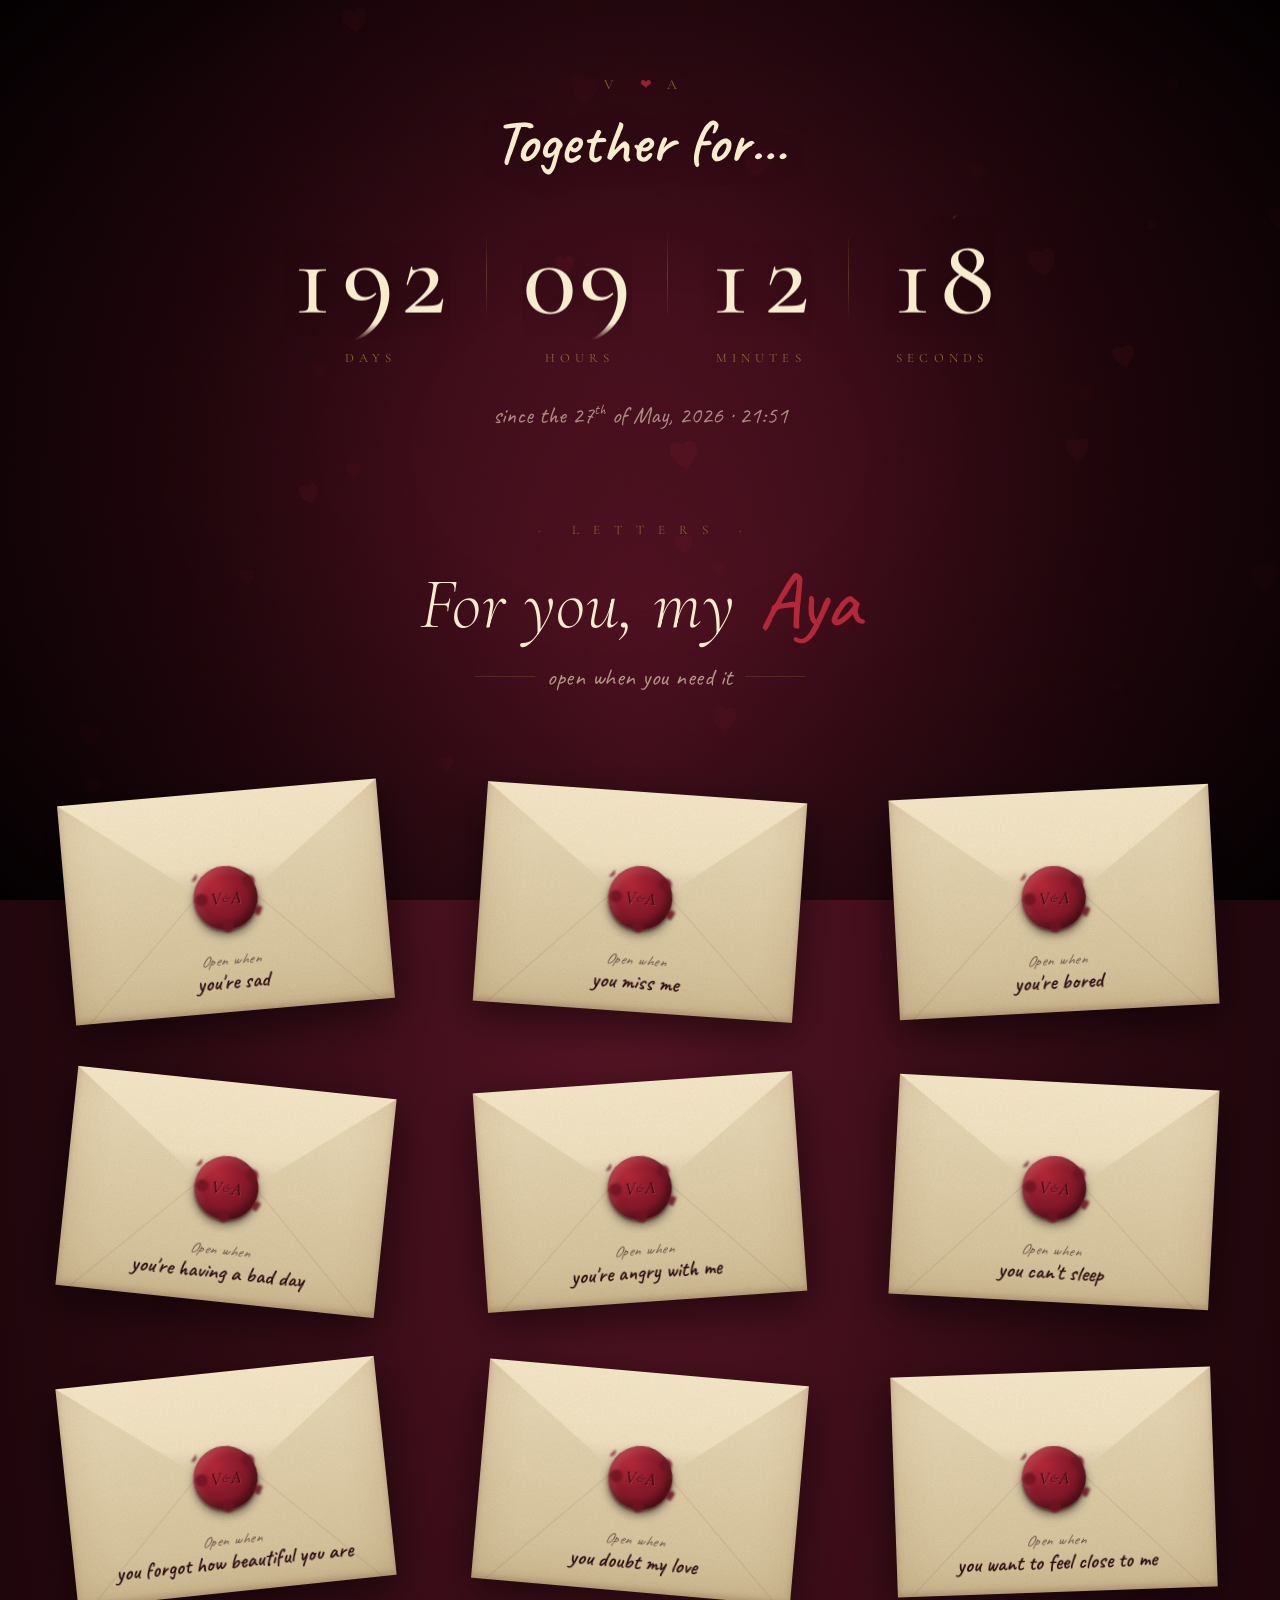
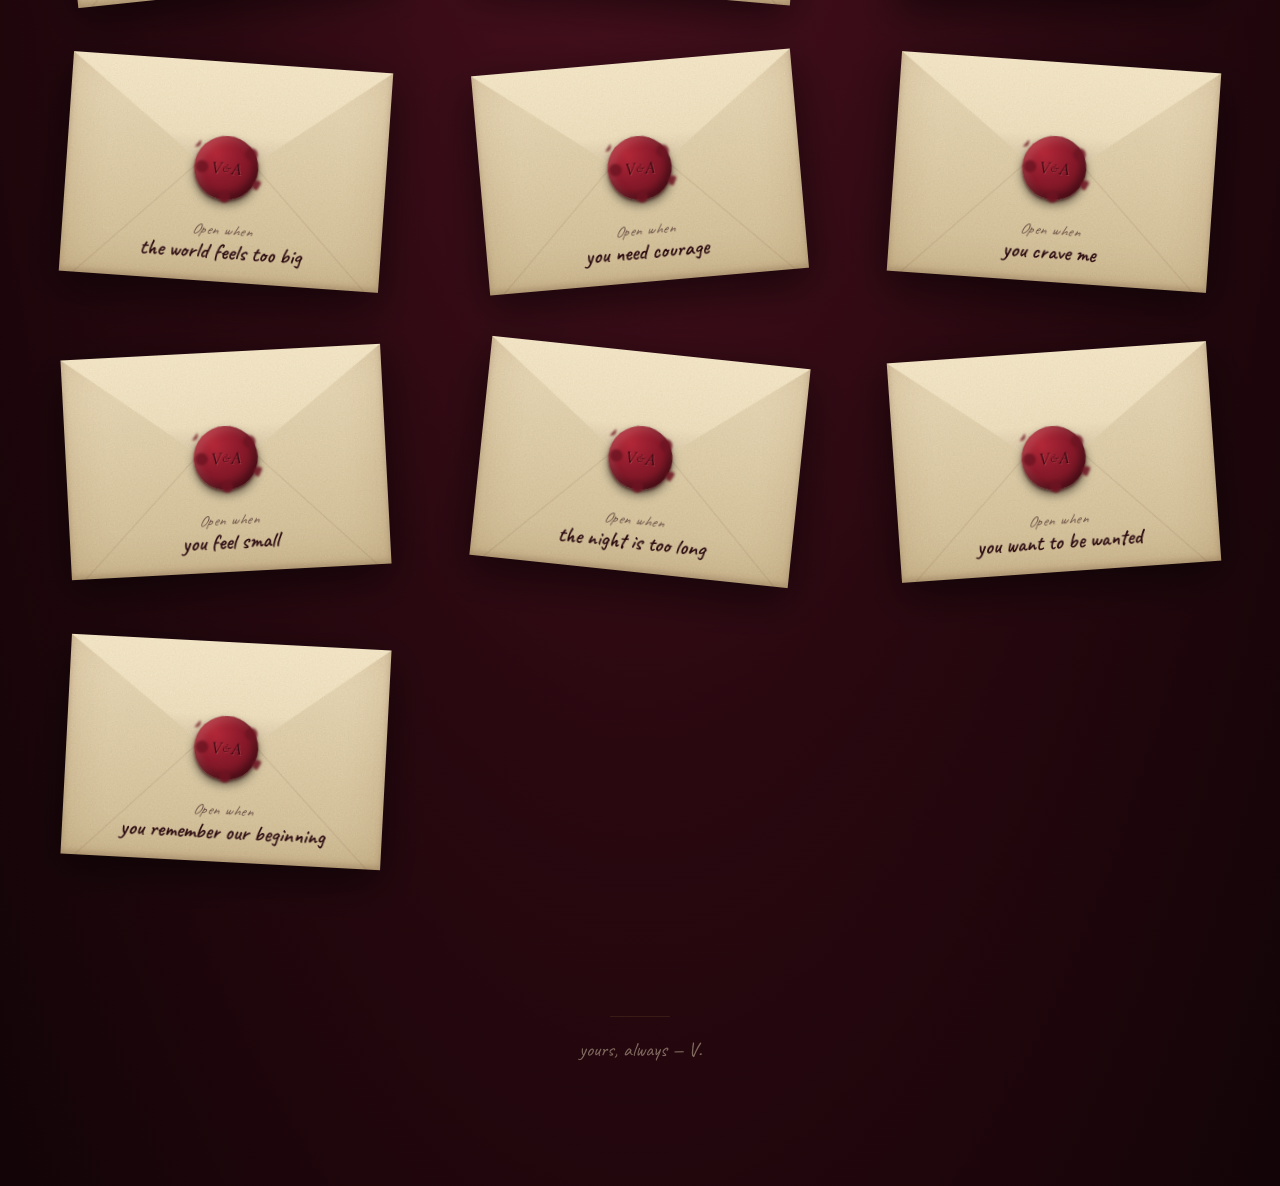
==== realindex.html @ e5412e5d "Add files via upload" ====
<!DOCTYPE html>
<html lang="en">
<head>
<meta charset="UTF-8">
<meta name="viewport" content="width=device-width, initial-scale=1.0">
<title>For Aya — Open when...</title>
<link rel="icon" type="image/svg+xml" href="data:image/svg+xml;utf8,<svg xmlns='http://www.w3.org/2000/svg' viewBox='0 0 64 64'><circle cx='32' cy='32' r='30' fill='%238b1a2b'/><text x='20' y='42' font-family='Georgia,serif' font-style='italic' font-size='28' fill='%23f1e3c5' text-anchor='middle'>V</text><text x='44' y='42' font-family='Georgia,serif' font-style='italic' font-size='28' fill='%23f1e3c5' text-anchor='middle'>A</text></svg>">
<link rel="preconnect" href="https://fonts.googleapis.com">
<link rel="preconnect" href="https://fonts.gstatic.com" crossorigin>
<link href="https://fonts.googleapis.com/css2?family=Cormorant+Garamond:ital,wght@0,300;0,400;0,500;0,600;1,300;1,400;1,500&family=Caveat:wght@400;500;600;700&display=swap" rel="stylesheet">
<style>
/* ============================================================
   PALETTE — deep wine + cream paper
   ============================================================ */
:root {
  --wine-deep:    #14060a;
  --wine:         #2a0a14;
  --wine-mid:     #4a1224;
  --wax:          #8b1a2b;
  --wax-dark:     #6e1422;
  --wax-light:    #b22838;
  --cream:        #eee0c0;
  --cream-light:  #f7ecce;
  --cream-shadow: #d4c39c;
  --ink:          #2b0a10;
  --ink-soft:     #5a1c24;
  --gold:         #9a7a3c;
}

* { margin: 0; padding: 0; box-sizing: border-box; }

html, body { min-height: 100%; }

body {
  font-family: 'Cormorant Garamond', serif;
  color: var(--cream);
  background:
    radial-gradient(ellipse at 50% 30%, #5a1426 0%, #2a0810 55%, #120407 100%);
  position: relative;
  min-height: 100vh;
  padding: 70px 24px 100px;
  overflow-x: hidden;
}

/* Soft grain over everything */
body::before {
  content: '';
  position: fixed; inset: 0;
  background-image: url("data:image/svg+xml;utf8,<svg xmlns='http://www.w3.org/2000/svg' width='240' height='240'><filter id='n'><feTurbulence type='fractalNoise' baseFrequency='0.85' numOctaves='2' stitchTiles='stitch'/><feColorMatrix values='0 0 0 0 0.06 0 0 0 0 0.02 0 0 0 0 0.03 0 0 0 0.55 0'/></filter><rect width='100%' height='100%' filter='url(%23n)'/></svg>");
  opacity: 0.55;
  mix-blend-mode: overlay;
  pointer-events: none;
  z-index: 1;
}

/* Vignette */
body::after {
  content: '';
  position: fixed; inset: 0;
  background: radial-gradient(ellipse at center, transparent 25%, rgba(0,0,0,0.45) 75%, rgba(0,0,0,0.88) 100%);
  pointer-events: none;
  z-index: 3;
}

/* ============================================================
   HEARTS BACKGROUND LAYER
   ============================================================ */
.hearts-bg {
  position: fixed;
  inset: 0;
  pointer-events: none;
  z-index: 2;
  overflow: hidden;
}

.heart-static,
.heart-floating {
  position: absolute;
  display: block;
  background-image: url("data:image/svg+xml;utf8,<svg xmlns='http://www.w3.org/2000/svg' viewBox='0 0 100 100' fill='%23b22838'><path d='M50,84 C50,84 14,60 14,32 C14,20 23,12 34,12 C41,12 47,16 50,22 C53,16 59,12 66,12 C77,12 86,20 86,32 C86,60 50,84 50,84 Z'/></svg>");
  background-size: contain;
  background-repeat: no-repeat;
}

.heart-floating {
  bottom: -50px;
  opacity: 0;
  animation: heartFloat linear infinite;
}

@keyframes heartFloat {
  0%   { transform: translateY(0) translateX(0) rotate(-6deg); opacity: 0; }
  12%  { opacity: 0.18; }
  85%  { opacity: 0.18; }
  100% { transform: translateY(-110vh) translateX(40px) rotate(14deg); opacity: 0; }
}

/* ============================================================
   HEADER
   ============================================================ */
.header {
  position: relative;
  z-index: 4;
  text-align: center;
  margin-bottom: 70px;
  opacity: 0;
  animation: fadeIn 1.6s ease-out 0.2s forwards;
}

.ornament {
  font-family: 'Cormorant Garamond', serif;
  color: var(--gold);
  letter-spacing: 14px;
  font-size: 13px;
  margin-bottom: 22px;
  opacity: 0.75;
  padding-left: 14px;
}

.header h1 {
  font-family: 'Cormorant Garamond', serif;
  font-weight: 300;
  font-style: italic;
  font-size: clamp(40px, 6.5vw, 72px);
  color: var(--cream-light);
  line-height: 1.05;
  letter-spacing: 0.5px;
}

.header h1 .name {
  font-family: 'Caveat', cursive;
  font-style: normal;
  font-weight: 500;
  color: var(--wax-light);
  font-size: 1.1em;
  margin-left: 6px;
}

.header .sub {
  font-family: 'Caveat', cursive;
  margin-top: 18px;
  color: var(--cream);
  opacity: 0.65;
  font-size: 24px;
  letter-spacing: 0.5px;
}

.header .divider {
  display: inline-block;
  width: 60px;
  height: 1px;
  background: var(--gold);
  opacity: 0.4;
  vertical-align: middle;
  margin: 0 12px 6px;
}

/* ============================================================
   DESK — envelopes scattered like letters on a table
   ============================================================ */
.desk {
  position: relative;
  z-index: 4;
  max-width: 1240px;
  margin: 0 auto;
  display: grid;
  grid-template-columns: repeat(auto-fit, minmax(290px, 1fr));
  gap: 70px 30px;
  padding: 30px 10px;
  perspective: 1400px;
}

/* ============================================================
   ENVELOPE
   ============================================================ */
.envelope {
  position: relative;
  width: 320px;
  height: 220px;
  margin: 0 auto;
  cursor: pointer;
  opacity: 0;
  transform: translateY(50px) rotate(var(--rot, 0deg));
  animation: dropIn 1s cubic-bezier(.2,.7,.25,1) forwards;
  transition: transform 0.55s cubic-bezier(.2,.7,.25,1), filter 0.5s ease;
  filter: drop-shadow(0 14px 22px rgba(0,0,0,0.55));
  transform-style: preserve-3d;
}

.envelope:hover {
  transform: translateY(-12px) rotate(var(--rot, 0deg)) scale(1.025);
  filter: drop-shadow(0 24px 36px rgba(0,0,0,0.72));
}

/* Envelope body */
.envelope-body {
  position: absolute;
  inset: 0;
  background:
    linear-gradient(180deg, var(--cream) 0%, var(--cream-shadow) 100%);
  box-shadow:
    inset 0 0 40px rgba(120, 70, 30, 0.18),
    inset 0 -3px 6px rgba(70, 30, 15, 0.22);
}

/* Paper texture on envelope */
.envelope-body::before {
  content: '';
  position: absolute; inset: 0;
  background-image: url("data:image/svg+xml;utf8,<svg xmlns='http://www.w3.org/2000/svg' width='180' height='180'><filter id='p'><feTurbulence type='fractalNoise' baseFrequency='0.75' numOctaves='2'/><feColorMatrix values='0 0 0 0 0.42 0 0 0 0 0.28 0 0 0 0 0.14 0 0 0 0.35 0'/></filter><rect width='100%' height='100%' filter='url(%23p)'/></svg>");
  opacity: 0.55;
  mix-blend-mode: multiply;
}

/* Inner V — hint of envelope back seams */
.envelope-body::after {
  content: '';
  position: absolute;
  inset: 0;
  background:
    linear-gradient(135deg, transparent 49.5%, rgba(80,40,20,0.10) 50%, transparent 50.5%) bottom left / 50% 60% no-repeat,
    linear-gradient(45deg,  transparent 49.5%, rgba(80,40,20,0.10) 50%, transparent 50.5%) bottom right / 50% 60% no-repeat;
  pointer-events: none;
}

/* Top flap */
.envelope-flap {
  position: absolute;
  top: 0; left: 0; right: 0;
  height: 55%;
  background: linear-gradient(180deg, var(--cream-light) 0%, var(--cream) 100%);
  clip-path: polygon(0 0, 100% 0, 50% 100%);
  transform-origin: top center;
  transition: transform 0.85s cubic-bezier(.55,.05,.25,1);
  z-index: 3;
}

.envelope-flap::before {
  content: '';
  position: absolute; inset: 0;
  background-image: url("data:image/svg+xml;utf8,<svg xmlns='http://www.w3.org/2000/svg' width='180' height='180'><filter id='p'><feTurbulence type='fractalNoise' baseFrequency='0.75' numOctaves='2'/><feColorMatrix values='0 0 0 0 0.42 0 0 0 0 0.28 0 0 0 0 0.14 0 0 0 0.35 0'/></filter><rect width='100%' height='100%' filter='url(%23p)'/></svg>");
  opacity: 0.5;
  mix-blend-mode: multiply;
  clip-path: polygon(0 0, 100% 0, 50% 100%);
}

/* Shadow cast by the flap onto the bottom of the envelope */
.envelope-flap::after {
  content: '';
  position: absolute;
  inset: 0;
  background: linear-gradient(180deg, transparent 60%, rgba(70, 30, 15, 0.18) 95%, rgba(70, 30, 15, 0.3) 100%);
  clip-path: polygon(0 0, 100% 0, 50% 100%);
}

.envelope.opened .envelope-flap {
  transform: rotateX(-175deg);
  box-shadow: 0 -10px 20px rgba(0,0,0,0.25);
}

/* Wax seal */
.seal {
  position: absolute;
  top: 48%;
  left: 50%;
  width: 64px;
  height: 64px;
  border-radius: 50%;
  transform: translate(-50%, -50%) rotate(0deg);
  background:
    radial-gradient(circle at 32% 28%, var(--wax-light) 0%, var(--wax) 42%, var(--wax-dark) 100%);
  box-shadow:
    inset -4px -5px 10px rgba(0,0,0,0.45),
    inset 4px 4px 8px rgba(255,170,160,0.28),
    0 5px 10px rgba(0,0,0,0.5),
    0 2px 3px rgba(80,10,15,0.6);
  display: flex;
  align-items: center;
  justify-content: center;
  z-index: 6;
  transition: transform 0.4s ease;
}

/* Irregular wax edges */
.seal::before {
  content: '';
  position: absolute;
  inset: -6px;
  border-radius: 50%;
  background:
    radial-gradient(circle at 18% 50%, var(--wax-dark) 0%, var(--wax-dark) 8%, transparent 9%),
    radial-gradient(circle at 82% 30%, var(--wax-dark) 0%, var(--wax-dark) 7%, transparent 8%),
    radial-gradient(circle at 50% 88%, var(--wax-dark) 0%, var(--wax-dark) 7%, transparent 8%),
    radial-gradient(circle at 92% 70%, var(--wax-dark) 0%, var(--wax-dark) 5%, transparent 6%),
    radial-gradient(circle at 8% 18%, var(--wax-dark) 0%, var(--wax-dark) 5%, transparent 6%);
  filter: blur(1px);
  opacity: 0.85;
  z-index: -1;
}

/* Impressed V & A monogram */
.seal-monogram {
  font-family: 'Cormorant Garamond', serif;
  font-style: italic;
  font-weight: 500;
  color: rgba(35, 4, 10, 0.85);
  font-size: 18px;
  letter-spacing: -1px;
  text-shadow: 1px 1px 0 rgba(255, 200, 180, 0.18);
  line-height: 1;
  user-select: none;
  position: relative;
  z-index: 2;
  white-space: nowrap;
}

.seal-monogram .amp {
  font-size: 0.65em;
  vertical-align: 0.18em;
  margin: 0 1px;
  opacity: 0.75;
}

/* "Open when..." label */
.label {
  position: absolute;
  bottom: 18px;
  left: 0; right: 0;
  text-align: center;
  font-family: 'Caveat', cursive;
  color: var(--ink);
  z-index: 4;
  pointer-events: none;
}

.label-small {
  font-size: 15px;
  opacity: 0.62;
  font-style: italic;
  display: block;
  letter-spacing: 0.5px;
  line-height: 1.1;
}

.label-main {
  font-size: 22px;
  font-weight: 600;
  display: block;
  margin-top: 0;
  color: var(--ink);
  line-height: 1.1;
}

/* Opened state — seal breaks off */
.envelope.opened .seal {
  animation: sealBreak 0.7s cubic-bezier(.4,1.6,.5,1) forwards;
}

/* ============================================================
   MODAL / LETTER
   ============================================================ */
.overlay {
  position: fixed;
  inset: 0;
  background: rgba(15, 4, 8, 0);
  z-index: 100;
  display: none;
  align-items: flex-start;
  justify-content: center;
  padding: 50px 20px;
  overflow-y: auto;
  transition: background 0.55s ease;
}

.overlay.active {
  display: flex;
  background: rgba(15, 4, 8, 0.90);
  backdrop-filter: blur(5px);
  -webkit-backdrop-filter: blur(5px);
}

.letter {
  position: relative;
  width: 100%;
  max-width: 640px;
  background:
    linear-gradient(180deg, var(--cream-light) 0%, var(--cream) 100%);
  padding: 80px 70px 60px;
  margin-top: 30px;
  margin-bottom: 30px;
  box-shadow:
    0 40px 100px rgba(0,0,0,0.75),
    0 12px 30px rgba(0,0,0,0.5),
    inset 0 0 120px rgba(120, 70, 30, 0.1);
  transform: scale(0.6) rotate(-3deg) translateY(40px);
  opacity: 0;
  transition: transform 0.85s cubic-bezier(.2,.7,.25,1), opacity 0.6s ease;
}

.overlay.active .letter {
  transform: scale(1) rotate(0) translateY(0);
  opacity: 1;
}

/* Paper texture on the letter */
.letter::before {
  content: '';
  position: absolute; inset: 0;
  background-image: url("data:image/svg+xml;utf8,<svg xmlns='http://www.w3.org/2000/svg' width='220' height='220'><filter id='p'><feTurbulence type='fractalNoise' baseFrequency='0.65' numOctaves='3'/><feColorMatrix values='0 0 0 0 0.42 0 0 0 0 0.28 0 0 0 0 0.14 0 0 0 0.3 0'/></filter><rect width='100%' height='100%' filter='url(%23p)'/></svg>");
  opacity: 0.45;
  mix-blend-mode: multiply;
  pointer-events: none;
}

/* Fold lines (letter was folded in thirds) + edge vignette */
.letter::after {
  content: '';
  position: absolute; inset: 0;
  background:
    linear-gradient(180deg, transparent 32%, rgba(100,60,30,0.10) 33%, transparent 34%),
    linear-gradient(180deg, transparent 65%, rgba(100,60,30,0.10) 66%, transparent 67%);
  box-shadow: inset 0 0 60px rgba(100, 50, 20, 0.18);
  pointer-events: none;
}

.letter-close {
  position: absolute;
  top: 18px; right: 22px;
  background: none;
  border: none;
  font-family: 'Cormorant Garamond', serif;
  font-size: 36px;
  color: var(--ink-soft);
  cursor: pointer;
  opacity: 0.55;
  transition: opacity 0.25s, transform 0.3s;
  z-index: 10;
  line-height: 1;
  padding: 4px 10px;
}

.letter-close:hover {
  opacity: 1;
  transform: rotate(90deg);
}

.letter-header {
  text-align: center;
  margin-bottom: 38px;
  position: relative;
  z-index: 2;
}

.letter-date {
  font-family: 'Caveat', cursive;
  color: var(--ink-soft);
  font-size: 19px;
  opacity: 0.65;
  letter-spacing: 0.4px;
}

.letter-title {
  font-family: 'Cormorant Garamond', serif;
  font-style: italic;
  font-weight: 400;
  color: var(--ink);
  font-size: 36px;
  margin-top: 10px;
  letter-spacing: 0.3px;
  line-height: 1.15;
}

.letter-title::after {
  content: '· ✦ ·';
  display: block;
  font-size: 12px;
  color: var(--wax);
  margin-top: 18px;
  opacity: 0.65;
  letter-spacing: 6px;
}

.letter-greeting {
  font-family: 'Caveat', cursive;
  font-size: 30px;
  color: var(--wax-dark);
  margin-bottom: 22px;
  position: relative;
  z-index: 2;
}

.letter-body {
  font-family: 'Cormorant Garamond', serif;
  font-size: 19px;
  line-height: 1.75;
  color: var(--ink);
  position: relative;
  z-index: 2;
}

.letter-body p { margin-bottom: 18px; }
.letter-body em {
  color: var(--wax-dark);
  font-style: italic;
}

/* Poem quote inside a letter */
.letter-body blockquote.poem {
  border-left: 2px solid var(--wax-dark);
  padding: 6px 0 6px 24px;
  margin: 24px 0;
  font-family: 'Cormorant Garamond', serif;
  font-style: italic;
  font-size: 20px;
  line-height: 1.65;
  color: var(--ink);
  opacity: 0.95;
}

.letter-body blockquote.poem cite {
  display: block;
  font-family: 'Caveat', cursive;
  font-style: normal;
  font-size: 17px;
  color: var(--wax-dark);
  opacity: 0.72;
  margin-top: 14px;
  letter-spacing: 0.3px;
}

.letter-body blockquote.poem cite em {
  font-style: italic;
  color: var(--wax-dark);
}

/* Place for photo/gif */
.letter-photo {
  margin: 35px auto;
  width: 240px;
  height: 240px;
  background:
    repeating-linear-gradient(45deg, rgba(110, 60, 40, 0.06) 0px, rgba(110, 60, 40, 0.06) 12px, transparent 12px, transparent 24px),
    var(--cream-shadow);
  border: 1px solid rgba(100, 60, 40, 0.22);
  display: flex;
  align-items: center;
  justify-content: center;
  position: relative;
  z-index: 2;
  box-shadow:
    0 10px 24px rgba(0,0,0,0.18),
    inset 0 0 22px rgba(100, 60, 30, 0.12);
  transform: rotate(-2deg);
  overflow: hidden;
}

.letter-photo span {
  font-family: 'Caveat', cursive;
  color: var(--ink-soft);
  opacity: 0.55;
  font-size: 17px;
  text-align: center;
  padding: 0 22px;
  line-height: 1.4;
}

.letter-photo img {
  width: 100%;
  height: 100%;
  object-fit: cover;
  display: block;
}

/* Sticker-style gif: drop the polaroid frame, let it float on the paper */
.letter-photo.has-gif {
  background: transparent;
  border: none;
  box-shadow: none;
  transform: rotate(0);
  width: 280px;
  height: 280px;
  overflow: visible;
  filter: drop-shadow(0 6px 12px rgba(60, 20, 10, 0.25));
}

.letter-photo.has-gif img {
  object-fit: contain;
}

.letter-signature {
  text-align: right;
  margin-top: 36px;
  position: relative;
  z-index: 2;
}

.letter-signature .yours {
  font-family: 'Cormorant Garamond', serif;
  font-style: italic;
  color: var(--ink-soft);
  font-size: 19px;
  display: block;
}

.letter-signature .name {
  font-family: 'Caveat', cursive;
  font-size: 56px;
  color: var(--wax-dark);
  margin-top: -8px;
  display: block;
  line-height: 1;
  letter-spacing: 1px;
}

.letter-signature .name::after {
  content: '';
  display: block;
  width: 90px;
  height: 1px;
  background: var(--wax-dark);
  margin-left: auto;
  margin-top: 4px;
  opacity: 0.35;
}

/* ============================================================
   FOOTER
   ============================================================ */
.footer {
  position: relative;
  z-index: 4;
  text-align: center;
  margin-top: 100px;
  padding: 24px;
  font-family: 'Caveat', cursive;
  color: var(--cream);
  opacity: 0.45;
  font-size: 20px;
}

.footer::before {
  content: '';
  display: block;
  width: 60px;
  height: 1px;
  background: var(--gold);
  margin: 0 auto 20px;
  opacity: 0.4;
}

/* ============================================================
   ANIMATIONS
   ============================================================ */
@keyframes fadeIn {
  to { opacity: 1; }
}

@keyframes dropIn {
  0%   { opacity: 0; transform: translateY(50px) rotate(var(--rot, 0deg)) scale(0.94); }
  60%  { opacity: 1; }
  100% { opacity: 1; transform: translateY(0) rotate(var(--rot, 0deg)) scale(1); }
}

@keyframes sealBreak {
  0%   { transform: translate(-50%, -50%) scale(1) rotate(0deg); opacity: 1; }
  30%  { transform: translate(-50%, -50%) scale(1.18) rotate(-4deg); }
  60%  { transform: translate(-58%, -42%) scale(0.95) rotate(14deg); opacity: 0.85; }
  100% { transform: translate(-72%, 30%) scale(0.8) rotate(38deg); opacity: 0; }
}

@keyframes envelopeShake {
  0%, 100% { transform: translateY(0) rotate(var(--rot, 0deg)); }
  25%      { transform: translateY(0) rotate(calc(var(--rot, 0deg) - 1.2deg)); }
  75%      { transform: translateY(0) rotate(calc(var(--rot, 0deg) + 1.2deg)); }
}

.envelope.opened { animation: envelopeShake 0.35s ease-in-out; }

/* ============================================================
   MOBILE
   ============================================================ */
@media (max-width: 768px) {
  body { padding: 40px 14px 70px; }
  .desk { gap: 50px 16px; padding: 20px 6px; }
  .envelope { width: 290px; height: 200px; }
  .letter { padding: 60px 36px 44px; margin-top: 10px; }
  .letter-title { font-size: 28px; }
  .letter-greeting { font-size: 26px; }
  .letter-body { font-size: 17px; line-height: 1.7; }
  .letter-photo { width: 200px; height: 200px; }
  .letter-signature .name { font-size: 46px; }
  .header { margin-bottom: 50px; }
  .header .sub { font-size: 21px; }
  .tm-value { font-size: clamp(2.4rem, 17vw, 5rem); }
}

/* ============================================================
   COUNT-UP TIMER — top hero (how long we've been together)
   ============================================================ */
.tm-hero {
  position: relative;
  z-index: 4;
  text-align: center;
  max-width: 920px;
  margin: 0 auto 92px;
  padding: 6px 10px 0;
  opacity: 0;
  animation: fadeIn 1.6s ease-out 0.1s forwards;
}

.tm-monogram {
  font-family: 'Cormorant Garamond', serif;
  color: var(--gold);
  letter-spacing: 12px;
  text-indent: 12px;
  font-size: 14px;
  text-transform: uppercase;
  opacity: 0.8;
  margin-bottom: 18px;
}
.tm-monogram .tm-heart { color: var(--wax-light); letter-spacing: 0; }

.tm-heading {
  font-family: 'Caveat', cursive;
  font-weight: 600;
  font-size: clamp(34px, 6vw, 62px);
  color: var(--cream-light);
  line-height: 1;
  margin-bottom: clamp(22px, 4vw, 42px);
  text-shadow: 0 2px 24px rgba(0,0,0,0.35);
}

.tm-timer {
  display: flex;
  flex-wrap: wrap;
  align-items: center;
  justify-content: center;
  gap: clamp(0.6rem, 3vw, 2.2rem);
}

.tm-unit { display: flex; flex-direction: column; align-items: center; }

.tm-value {
  display: inline-block;
  overflow: hidden;
  height: 1.12em;
  line-height: 1.12;
  font-family: 'Cormorant Garamond', serif;
  font-weight: 500;
  font-size: clamp(2.6rem, 11vw, 7rem);
  color: var(--cream-light);
  font-variant-numeric: tabular-nums;
  text-shadow: 0 2px 28px rgba(0,0,0,0.5);
  /* soft fade at top & bottom so digits melt in/out as they roll */
  -webkit-mask: linear-gradient(to bottom, transparent 0, #000 13%, #000 87%, transparent 100%);
          mask: linear-gradient(to bottom, transparent 0, #000 13%, #000 87%, transparent 100%);
}
.tm-value .tm-roll {
  display: block;
  transition: transform 0.62s cubic-bezier(0.16, 1, 0.3, 1);
  will-change: transform, filter;
}
/* motion blur: smears as the number races up, sharpens as it settles */
.tm-value .tm-roll.rolling { animation: tmRollBlur 0.62s ease-out; }
@keyframes tmRollBlur {
  0%   { filter: blur(0.015em); }
  22%  { filter: blur(0.1em); }
  100% { filter: blur(0); }
}
.tm-value .tm-d { display: block; height: 1.12em; line-height: 1.12; }

.tm-label {
  margin-top: 10px;
  font-family: 'Cormorant Garamond', serif;
  font-size: clamp(0.6rem, 1.5vw, 0.8rem);
  letter-spacing: 0.4em;
  text-indent: 0.4em;
  text-transform: uppercase;
  color: var(--gold);
  opacity: 0.85;
}

.tm-sep {
  width: 1px;
  height: clamp(2.4rem, 8vw, 5.5rem);
  align-self: center;
  margin-bottom: clamp(0.9rem, 2.5vw, 1.8rem);
  background: linear-gradient(to bottom, transparent, var(--gold), transparent);
  opacity: 0.4;
}

.tm-since {
  margin-top: clamp(20px, 4vw, 34px);
  font-family: 'Caveat', cursive;
  font-size: clamp(18px, 3vw, 24px);
  color: var(--cream);
  opacity: 0.6;
}
.tm-since sup { font-size: 0.6em; }

@media (max-width: 600px) {
  .tm-sep { display: none; }
  .tm-timer { gap: clamp(1rem, 6vw, 1.8rem) clamp(1.4rem, 9vw, 2.6rem); }
}

@media (prefers-reduced-motion: reduce) {
  .tm-value .tm-roll { transition: none; }
}
</style>
</head>
<body>

<!-- Hearts background layer (populated by JS) -->
<div class="hearts-bg" id="heartsBg"></div>

<!-- ============================================================
     TIMER — how long we've been together (counts up, live)
     ============================================================ -->
<section class="tm-hero">
  <div class="tm-monogram">V <span class="tm-heart">&#10084;</span> A</div>
  <h2 class="tm-heading">Together for&hellip;</h2>
  <div class="tm-timer">
    <div class="tm-unit"><span class="tm-value" id="tmDays">0</span><span class="tm-label">Days</span></div>
    <span class="tm-sep" aria-hidden="true"></span>
    <div class="tm-unit"><span class="tm-value" id="tmHours">00</span><span class="tm-label">Hours</span></div>
    <span class="tm-sep" aria-hidden="true"></span>
    <div class="tm-unit"><span class="tm-value" id="tmMinutes">00</span><span class="tm-label">Minutes</span></div>
    <span class="tm-sep" aria-hidden="true"></span>
    <div class="tm-unit"><span class="tm-value" id="tmSeconds">00</span><span class="tm-label">Seconds</span></div>
  </div>
  <p class="tm-since">since the 27<sup>th</sup> of May, 2026 &middot; 21:51</p>
</section>

<!-- ============================================================
     HEADER — edit the title if you want
     ============================================================ -->
<header class="header">
  <div class="ornament">· LETTERS ·</div>
  <h1>For you, my <span class="name">Aya</span></h1>
  <div class="sub">
    <span class="divider"></span>open when you need it<span class="divider"></span>
  </div>
</header>

<!-- Desk with envelopes (generated by JS) -->
<main class="desk" id="desk"></main>

<footer class="footer">yours, always — V.</footer>

<!-- ============================================================
     MODAL — the letter unfolds here
     ============================================================ -->
<div class="overlay" id="overlay" role="dialog" aria-modal="true" aria-hidden="true">
  <article class="letter" id="letter">
    <button class="letter-close" id="closeBtn" aria-label="close letter">&times;</button>

    <div class="letter-header">
      <div class="letter-date" id="letterDate">to your heart, anytime</div>
      <h2 class="letter-title" id="letterTitle"></h2>
    </div>

    <div class="letter-greeting">My beloved Aya,</div>
    <div class="letter-body" id="letterBody"></div>

    <!-- ============================================================
         PLACE FOR PHOTO / GIF
         To attach an image to a specific letter, set the `photo`
         property in the `letters` array below in the JS, e.g.
            photo: "photos/our-morning.jpg"
         ============================================================ -->
    <div class="letter-photo" id="letterPhoto">
      <span>· photo or gif goes here ·</span>
    </div>

    <div class="letter-signature">
      <span class="yours">yours forever,</span>
      <span class="name">Val</span>
    </div>
  </article>
</div>

<script>
/* ============================================================
   LETTERS — EDIT TEXTS AND PHOTOS HERE
   ============================================================
   - label : what's written on the envelope (after "Open when")
   - title : heading inside the opened letter
   - body  : letter body (you can use <p>, <em> etc.)
   - photo : path to image/gif, or null for placeholder
             e.g.  photo: "photos/our-morning.jpg"
             or    photo: "https://media.tenor.com/.../hug.gif"
   ============================================================ */
const letters = [
  {
    label: "you're sad",
    title: "When you're sad",
    body: `
      <blockquote class="poem">
        You do not have to be good.<br>
        You do not have to walk on your knees<br>
        for a hundred miles through the desert, repenting.<br>
        You only have to let the soft animal of your body<br>
        love what it loves.
      </blockquote>
    `,
    photo: null
  },
  {
    label: "you miss me",
    title: "When you miss me",
    body: `
      <blockquote class="poem">
        I do not love you as if you were salt-rose, or topaz,<br>
        or the arrow of carnations the fire shoots off.<br>
        I love you as certain dark things are to be loved,<br>
        in secret, between the shadow and the soul.
      </blockquote>
    `,
    photo: null
  },
  {
    label: "you're bored",
    title: "When you're bored",
    body: `
      <blockquote class="poem">
        Listen; there's a hell<br>of a good universe next door; let's go.
      </blockquote>
    `,
    photo: "Cat%20Sticker%20by%20MYAOWL.gif"
  },
  {
    label: "you're having a bad day",
    title: "When you're having a bad day",
    body: `
      <blockquote class="poem">
        Let everything happen to you: beauty and terror.<br>
        Just keep going. No feeling is final.
      </blockquote>
    `,
    photo: null
  },
  {
    label: "you're angry with me",
    title: "When you're angry with me",
    body: `
      <blockquote class="poem">
        Out beyond ideas of wrongdoing and rightdoing,<br>
        there is a field. I'll meet you there.<br>
        When the soul lies down in that grass,<br>
        the world is too full to talk about.
      </blockquote>
    `,
    photo: null
  },
  {
    label: "you can't sleep",
    title: "When you can't sleep",
    body: `
      <blockquote class="poem">
        Had I the heavens' embroidered cloths,<br>
        Enwrought with golden and silver light,<br>
        The blue and the dim and the dark cloths<br>
        Of night and light and the half-light,<br>
        I would spread the cloths under your feet:<br>
        But I, being poor, have only my dreams;<br>
        I have spread my dreams under your feet;<br>
        Tread softly because you tread on my dreams.
      </blockquote>
    `,
    photo: null
  },
  {
    label: "you forgot how beautiful you are",
    title: "When you forgot how beautiful you are",
    body: `
      <blockquote class="poem">
        She walks in beauty, like the night<br>
        Of cloudless climes and starry skies;<br>
        And all that's best of dark and bright<br>
        Meet in her aspect and her eyes.
      </blockquote>
    `,
    photo: null
  },
  {
    label: "you doubt my love",
    title: "When you doubt my love",
    body: `
      <blockquote class="poem">
        How do I love thee? Let me count the ways.<br>
        I love thee to the depth and breadth and height<br>
        My soul can reach, when feeling out of sight<br>
        For the ends of being and ideal grace.
      </blockquote>
    `,
    photo: null
  },
  {
    label: "you want to feel close to me",
    title: "When you want to feel close to me",
    body: `
      <blockquote class="poem">
        i carry your heart with me (i carry it in<br>
        my heart) i am never without it (anywhere<br>
        i go you go, my dear; and whatever is done<br>
        by only me is your doing, my darling)
      </blockquote>
    `,
    photo: null
  },
  {
    label: "the world feels too big",
    title: "When the world feels too big",
    body: `
      <blockquote class="poem">
        Perhaps all the dragons in our lives are princesses<br>
        who are only waiting to see us act, just once,<br>
        with beauty and courage. Perhaps everything that<br>
        frightens us is, in its deepest essence,<br>
        something helpless that wants our love.
      </blockquote>
    `,
    photo: null
  },
  {
    label: "you need courage",
    title: "When you need courage",
    body: `
      <blockquote class="poem">
        One day you finally knew<br>
        what you had to do, and began,<br>
        though the voices around you<br>
        kept shouting their bad advice —<br>
        though the whole house<br>
        began to tremble<br>
        and you felt the old tug<br>
        at your ankles.<br>
        "Mend my life!"<br>
        each voice cried.<br>
        But you didn't stop.
      </blockquote>
    `,
    photo: null
  },
  {
    label: "you crave me",
    title: "When you crave me",
    body: `
      <blockquote class="poem">
        I crave your mouth, your voice, your hair.<br>
        Silent and starving, I prowl through the streets.<br>
        Bread does not nourish me, dawn disrupts me, all day<br>
        I hunt for the liquid measure of your steps.<br>
        I hunger for your sleek laugh,<br>
        your hands the color of a savage harvest,<br>
        hunger for the pale stones of your fingernails,<br>
        I want to eat your skin like a whole almond.
      </blockquote>
    `,
    photo: null
  },
  {
    label: "you feel small",
    title: "When you feel small",
    body: `
      <blockquote class="poem">
        Even after all this time<br>
        the sun never says to the earth,<br>
        "You owe me."<br>
        Look what happens<br>
        with a love like that.<br>
        It lights the whole sky.
      </blockquote>
    `,
    photo: null
  },
  {
    label: "the night is too long",
    title: "When the night is too long",
    body: `
      <blockquote class="poem">
        Bright star, would I were stedfast as thou art —<br>
        Not in lone splendour hung aloft the night<br>
        And watching, with eternal lids apart,<br>
        Like nature's patient, sleepless Eremite,<br>
        The moving waters at their priestlike task<br>
        Of pure ablution round earth's human shores.
      </blockquote>
    `,
    photo: null
  },
  {
    label: "you want to be wanted",
    title: "When you want to be wanted",
    body: `
      <blockquote class="poem">
        Wild nights — Wild nights!<br>
        Were I with thee<br>
        Wild nights should be<br>
        Our luxury!<br><br>
        Futile — the winds —<br>
        To a Heart in port —<br>
        Done with the Compass —<br>
        Done with the Chart!
      </blockquote>
    `,
    photo: "Cat%20Sticker%20by%20MYAOWL-2.gif"
  },
  {
    label: "you remember our beginning",
    title: "When you remember our beginning",
    body: `
      <blockquote class="poem">
        O my Luve is like a red, red rose<br>
        That's newly sprung in June;<br>
        O my Luve is like the melody<br>
        That's sweetly played in tune.<br><br>
        So fair art thou, my bonnie lass,<br>
        So deep in luve am I;<br>
        And I will luve thee still, my dear,<br>
        Till a' the seas gang dry.
      </blockquote>
    `,
    photo: "Cat%20Love%20Sticker%20by%20MYAOWL-4.gif"
  }
];

/* ============================================================
   ENVELOPE GENERATION
   ============================================================ */
const desk = document.getElementById('desk');
// gently scattered rotations — like letters on a table
const rotations = [-5, 4, -3, 6, -4, 3, -6, 5, -2, 4];

letters.forEach((item, i) => {
  const env = document.createElement('div');
  env.className = 'envelope';
  env.style.setProperty('--rot', `${rotations[i % rotations.length]}deg`);
  env.style.animationDelay = `${0.25 + i * 0.13}s`;
  env.setAttribute('role', 'button');
  env.setAttribute('tabindex', '0');
  env.setAttribute('aria-label', `Open letter: ${item.label}`);

  env.innerHTML = `
    <div class="envelope-body"></div>
    <div class="envelope-flap"></div>
    <div class="seal">
      <span class="seal-monogram">V<span class="amp">&amp;</span>A</span>
    </div>
    <div class="label">
      <span class="label-small">Open when</span>
      <span class="label-main">${item.label}</span>
    </div>
  `;

  const open = () => openLetter(i, env);
  env.addEventListener('click', open);
  env.addEventListener('keydown', (e) => {
    if (e.key === 'Enter' || e.key === ' ') { e.preventDefault(); open(); }
  });

  desk.appendChild(env);
});

/* ============================================================
   MODAL LOGIC
   ============================================================ */
const overlay      = document.getElementById('overlay');
const letterTitle  = document.getElementById('letterTitle');
const letterBody   = document.getElementById('letterBody');
const letterPhoto  = document.getElementById('letterPhoto');
const closeBtn     = document.getElementById('closeBtn');

let openTimeout = null;
let resetTimeout = null;

function openLetter(idx, envEl) {
  const data = letters[idx];

  // seal breaks + envelope shakes
  envEl.classList.add('opened');

  // after a short moment, the letter appears
  clearTimeout(openTimeout);
  openTimeout = setTimeout(() => {
    letterTitle.textContent = data.title;
    letterBody.innerHTML = data.body;

    if (data.photo) {
      letterPhoto.innerHTML = `<img src="${data.photo}" alt="">`;
      letterPhoto.classList.add('has-gif');
      letterPhoto.style.display = '';
    } else {
      letterPhoto.innerHTML = '';
      letterPhoto.classList.remove('has-gif');
      letterPhoto.style.display = 'none';
    }

    overlay.classList.add('active');
    overlay.setAttribute('aria-hidden', 'false');
    document.body.style.overflow = 'hidden';
  }, 520);

  // after closing, envelope returns to sealed state
  clearTimeout(resetTimeout);
  resetTimeout = setTimeout(() => {
    envEl.classList.remove('opened');
  }, 1800);
}

function closeLetter() {
  overlay.classList.remove('active');
  overlay.setAttribute('aria-hidden', 'true');
  document.body.style.overflow = '';
}

closeBtn.addEventListener('click', closeLetter);
overlay.addEventListener('click', (e) => {
  if (e.target === overlay) closeLetter();
});
document.addEventListener('keydown', (e) => {
  if (e.key === 'Escape') closeLetter();
});

/* ============================================================
   HEARTS — scattered + gently floating
   ============================================================ */
const heartsBg = document.getElementById('heartsBg');

// scattered static hearts (watermark-like)
for (let i = 0; i < 32; i++) {
  const h = document.createElement('span');
  h.className = 'heart-static';
  const size = 12 + Math.random() * 30;
  h.style.left = `${Math.random() * 100}%`;
  h.style.top = `${Math.random() * 100}%`;
  h.style.width = `${size}px`;
  h.style.height = `${size}px`;
  h.style.transform = `rotate(${(Math.random() - 0.5) * 30}deg)`;
  h.style.opacity = (0.04 + Math.random() * 0.06).toFixed(3);
  heartsBg.appendChild(h);
}

// slowly floating hearts (rising like embers)
for (let i = 0; i < 8; i++) {
  const h = document.createElement('span');
  h.className = 'heart-floating';
  const size = 14 + Math.random() * 16;
  h.style.left = `${Math.random() * 100}%`;
  h.style.width = `${size}px`;
  h.style.height = `${size}px`;
  h.style.animationDuration = `${22 + Math.random() * 16}s`;
  h.style.animationDelay = `${(Math.random() * -25).toFixed(1)}s`;
  heartsBg.appendChild(h);
}
</script>

<script>
/* ============================================================
   COUNT-UP TIMER — rolling odometer with motion blur
   ============================================================ */
(function () {
  const start = new Date('2026-05-27T21:51:00+02:00'); // Europe/Bratislava
  const reduced = window.matchMedia('(prefers-reduced-motion: reduce)').matches;
  const LINE = '1.12em'; // must match .tm-value / .tm-d height in the CSS

  const els = {
    days:    document.getElementById('tmDays'),
    hours:   document.getElementById('tmHours'),
    minutes: document.getElementById('tmMinutes'),
    seconds: document.getElementById('tmSeconds'),
  };

  const pad = (n) => String(n).padStart(2, '0');

  // Wrap each value in a vertical "roll" track so numbers can scroll.
  function initRoller(el) {
    const text = el.textContent;
    el.textContent = '';
    const roll = document.createElement('span');
    roll.className = 'tm-roll';
    const d = document.createElement('span');
    d.className = 'tm-d';
    d.textContent = text;
    roll.appendChild(d);
    el.appendChild(roll);
    el._roll = roll;
  }
  Object.values(els).forEach(initRoller);

  function setVal(el, text) {
    const roll = el._roll;
    const cur = roll.lastElementChild;
    if (cur.textContent === text) return;
    if (reduced) { cur.textContent = text; return; }

    // If a previous roll is still in flight, snap it to its end first.
    if (roll._finish) roll._finish();

    const next = document.createElement('span');
    next.className = 'tm-d';
    next.textContent = text;
    roll.appendChild(next); // sits one line below the current value

    void roll.offsetHeight;                     // reflow with both rows stacked
    roll.classList.add('rolling');              // fire the motion-blur sweep
    roll.style.transform = 'translateY(-' + LINE + ')'; // glide up to reveal it

    let done = false;
    roll._finish = function () {
      if (done) return;
      done = true;
      roll.removeEventListener('transitionend', onEnd);
      roll.classList.remove('rolling');         // drop the blur, back to sharp
      roll.style.transition = 'none';           // reset without a visible jump
      if (roll.firstElementChild !== next) roll.firstElementChild.remove();
      roll.style.transform = 'translateY(0)';
      void roll.offsetHeight;
      roll.style.transition = '';
      roll._finish = null;
    };
    function onEnd(e) {
      if (e.propertyName !== 'transform') return;
      roll._finish();
    }
    roll.addEventListener('transitionend', onEnd);
  }

  function update() {
    const diff = Math.max(0, Date.now() - start.getTime());
    const t = Math.floor(diff / 1000);
    const d = Math.floor(t / 86400);
    const h = Math.floor((t % 86400) / 3600);
    const m = Math.floor((t % 3600) / 60);
    const s = t % 60;

    setVal(els.days,    String(d));
    setVal(els.hours,   pad(h));
    setVal(els.minutes, pad(m));
    setVal(els.seconds, pad(s));
  }

  update();
  setInterval(update, 1000);
})();
</script>
</body>
</html>
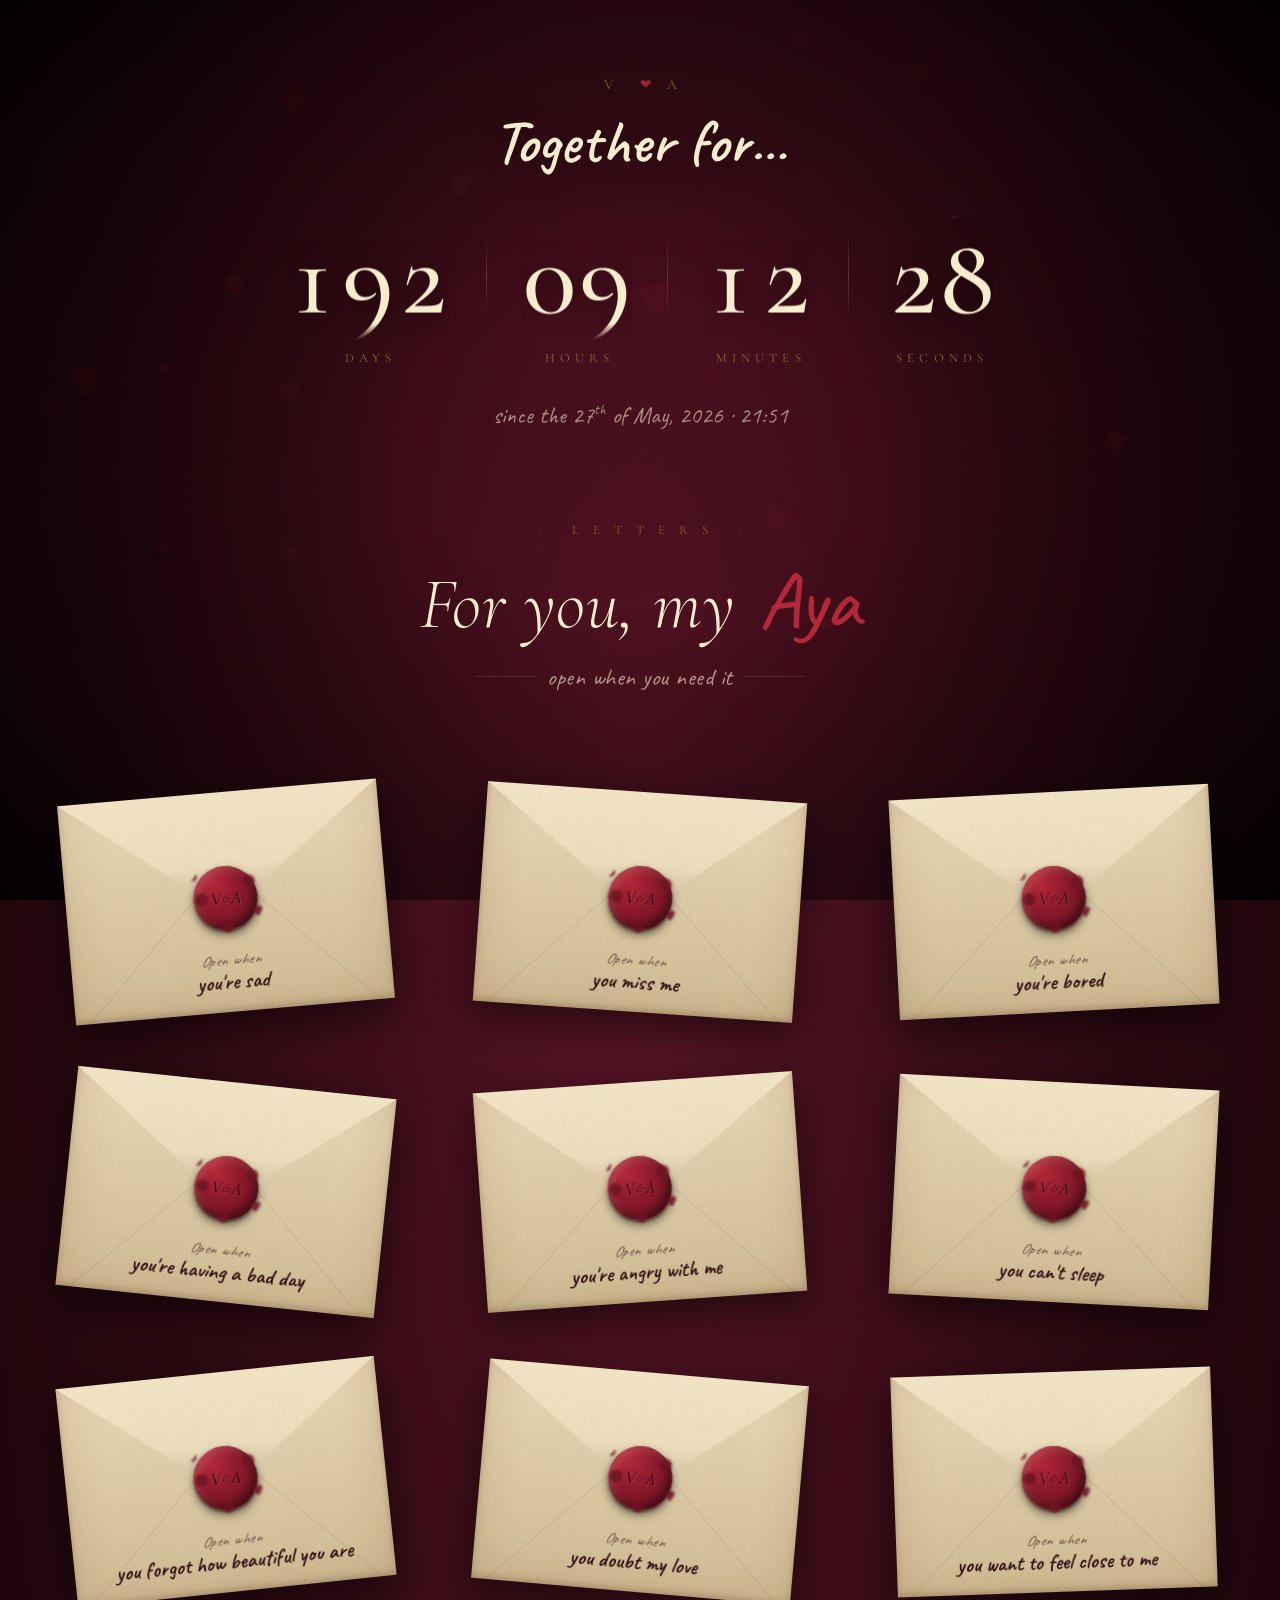
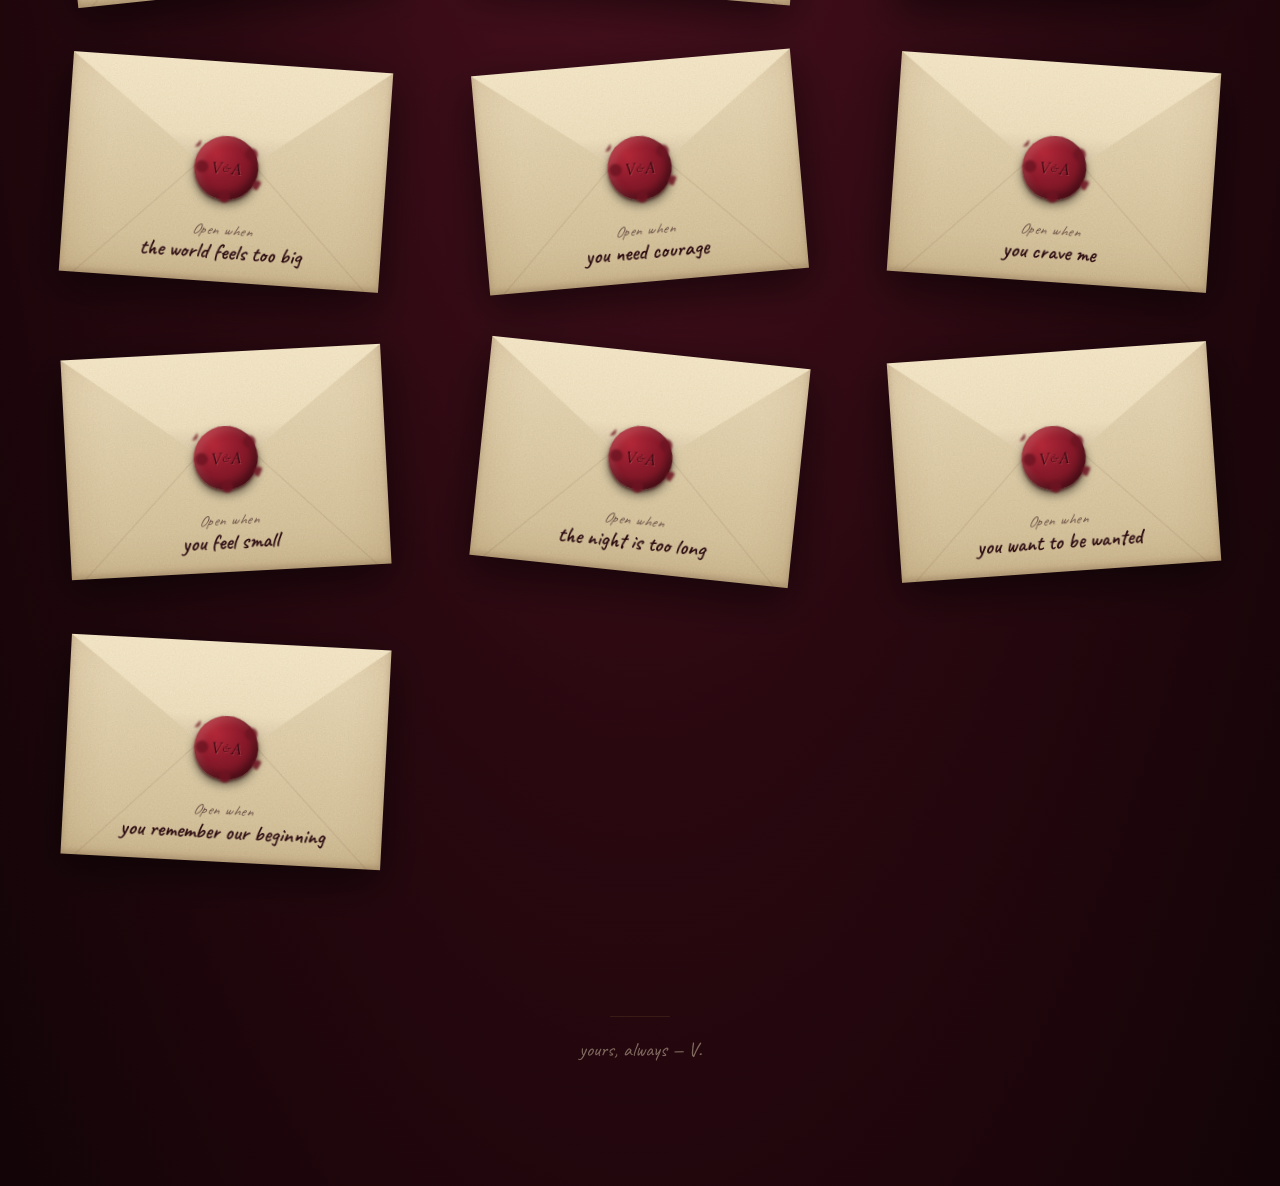
==== commit f4e9fc65: "Add files via upload" ====
--- a/realindex.html
+++ b/realindex.html
@@ -25,6 +25,7 @@
   --ink:          #2b0a10;
   --ink-soft:     #5a1c24;
   --gold:         #9a7a3c;
+  --cursor:       none; /* native cursor hidden; animated GIF follows via JS */
 }
 
 * { margin: 0; padding: 0; box-sizing: border-box; }
@@ -40,6 +41,7 @@
   min-height: 100vh;
   padding: 70px 24px 100px;
   overflow-x: hidden;
+  cursor: var(--cursor);
 }
 
 /* Soft grain over everything */
@@ -178,7 +180,7 @@
   width: 320px;
   height: 220px;
   margin: 0 auto;
-  cursor: pointer;
+  cursor: var(--cursor);
   opacity: 0;
   transform: translateY(50px) rotate(var(--rot, 0deg));
   animation: dropIn 1s cubic-bezier(.2,.7,.25,1) forwards;
@@ -431,7 +433,7 @@
   font-family: 'Cormorant Garamond', serif;
   font-size: 36px;
   color: var(--ink-soft);
-  cursor: pointer;
+  cursor: var(--cursor);
   opacity: 0.55;
   transition: opacity 0.25s, transform 0.3s;
   z-index: 10;
@@ -806,9 +808,34 @@
 @media (prefers-reduced-motion: reduce) {
   .tm-value .tm-roll { transition: none; }
 }
+
+/* ============================================================
+   ANIMATED GIF CURSOR — follows the pointer (native cursors
+   can't animate, so we render the gif and move it ourselves)
+   ============================================================ */
+#customCursor {
+  position: fixed;
+  top: 0; left: 0;
+  width: 42px;
+  height: 42px;
+  pointer-events: none;
+  z-index: 99999;
+  transform: translate3d(-100px, -100px, 0);
+  opacity: 0;
+  transition: opacity 0.25s ease;
+  will-change: transform;
+  display: none;
+}
+/* only on devices with a real pointer (skip touch screens) */
+@media (hover: hover) and (pointer: fine) {
+  #customCursor { display: block; }
+}
 </style>
 </head>
 <body>
+
+<!-- Animated GIF cursor (follows the mouse via JS) -->
+<img id="customCursor" src="cursor.gif" alt="" aria-hidden="true" draggable="false">
 
 <!-- Hearts background layer (populated by JS) -->
 <div class="hearts-bg" id="heartsBg"></div>
@@ -1344,5 +1371,29 @@
   setInterval(update, 1000);
 })();
 </script>
+
+<script>
+/* ============================================================
+   ANIMATED CURSOR — the gif follows the mouse
+   ============================================================ */
+(function () {
+  const cc = document.getElementById('customCursor');
+  if (!cc) return;
+  // only run where there is a precise pointer (i.e. a real mouse)
+  if (!window.matchMedia('(hover: hover) and (pointer: fine)').matches) return;
+
+  const off = 21; // half of the 42px gif, so it's centred on the pointer
+  let shown = false;
+
+  window.addEventListener('mousemove', (e) => {
+    cc.style.transform =
+      'translate3d(' + (e.clientX - off) + 'px,' + (e.clientY - off) + 'px,0)';
+    if (!shown) { cc.style.opacity = '1'; shown = true; }
+  }, { passive: true });
+
+  document.addEventListener('mouseleave', () => { cc.style.opacity = '0'; });
+  document.addEventListener('mouseenter', () => { cc.style.opacity = '1'; });
+})();
+</script>
 </body>
 </html>
